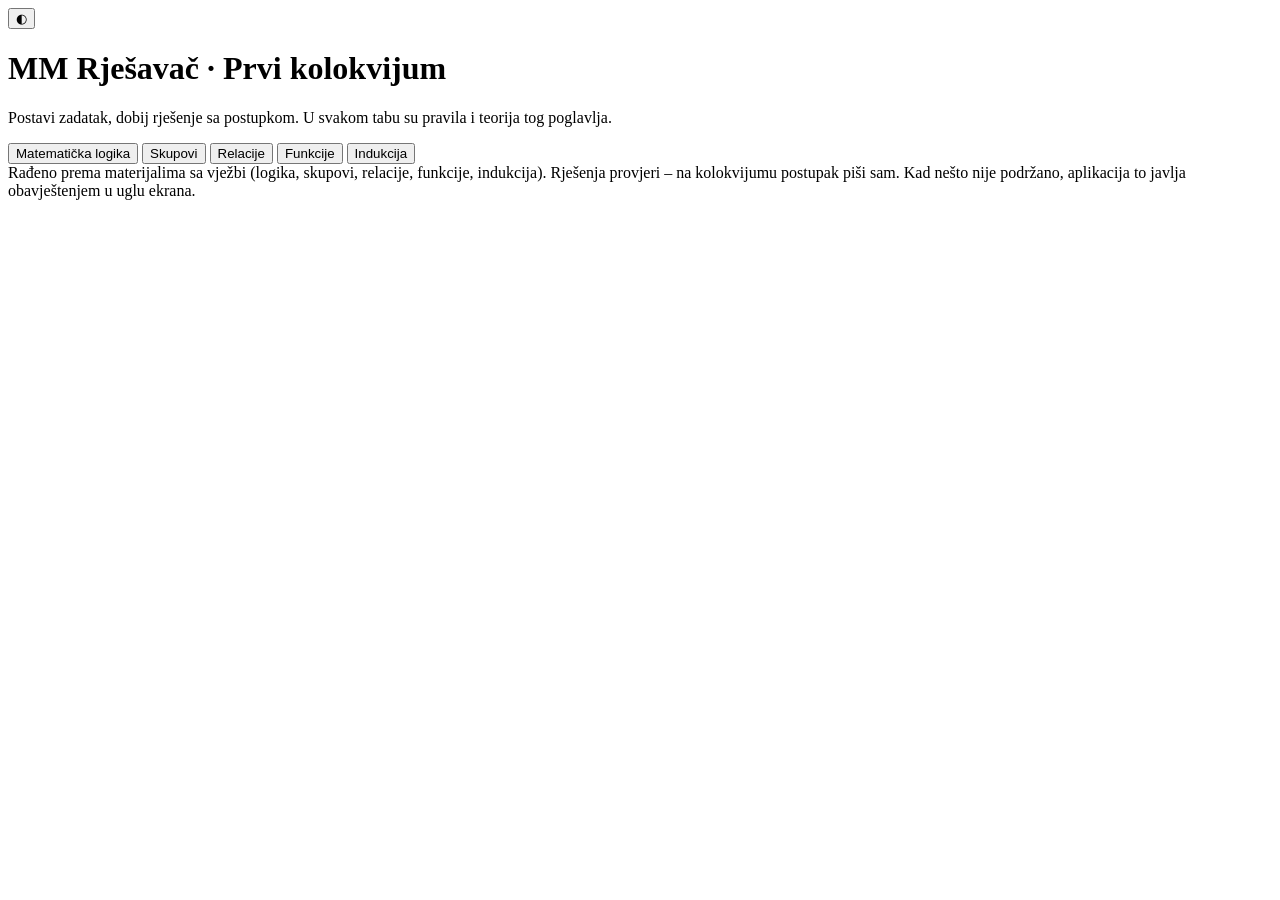
==== src/shell.html @ 4b6d143d "Dodaj MM Rješavač: logika, skupovi, relacije, funkcije, indukcija Co-Authored-By: Claude Opus 5.5 <n" ====
<!doctype html>
<html lang="sr">
<head>
<meta charset="utf-8">
<meta name="viewport" content="width=device-width, initial-scale=1">
<title>MM Rješavač – logika, skupovi, relacije, funkcije, indukcija</title>
<meta name="description" content="Rješavač zadataka za prvi kolokvijum iz matematike: tablice istinitosti, skupovi, relacije, funkcije i matematička indukcija – sa postupkom i pravilima.">
<link rel="preconnect" href="https://fonts.googleapis.com">
<link href="https://fonts.googleapis.com/css2?family=Inter:wght@400;500;600;700&family=JetBrains+Mono:wght@400;600;700&display=swap" rel="stylesheet">
<style>/*CSS*/</style>
</head>
<body>
<header class="top">
  <button class="themebtn" id="theme" title="Svijetla / tamna tema">◐</button>
  <h1>MM Rješavač · Prvi kolokvijum</h1>
  <p>Postavi zadatak, dobij rješenje sa postupkom. U svakom tabu su pravila i teorija tog poglavlja.</p>
</header>
<nav class="tabs"><div class="inner">
  <button data-tab="logika" class="on">Matematička logika</button>
  <button data-tab="skupovi">Skupovi</button>
  <button data-tab="relacije">Relacije</button>
  <button data-tab="funkcije">Funkcije</button>
  <button data-tab="indukcija">Indukcija</button>
</div></nav>
<main>
  <div class="panel on" id="tab-logika"></div>
  <div class="panel" id="tab-skupovi"></div>
  <div class="panel" id="tab-relacije"></div>
  <div class="panel" id="tab-funkcije"></div>
  <div class="panel" id="tab-indukcija"></div>
</main>
<footer>Rađeno prema materijalima sa vježbi (logika, skupovi, relacije, funkcije, indukcija). Rješenja provjeri – na kolokvijumu postupak piši sam. Kad nešto nije podržano, aplikacija to javlja obavještenjem u uglu ekrana.</footer>
<div id="toasts"></div>
<script>/*JS*/</script>
</body>
</html>
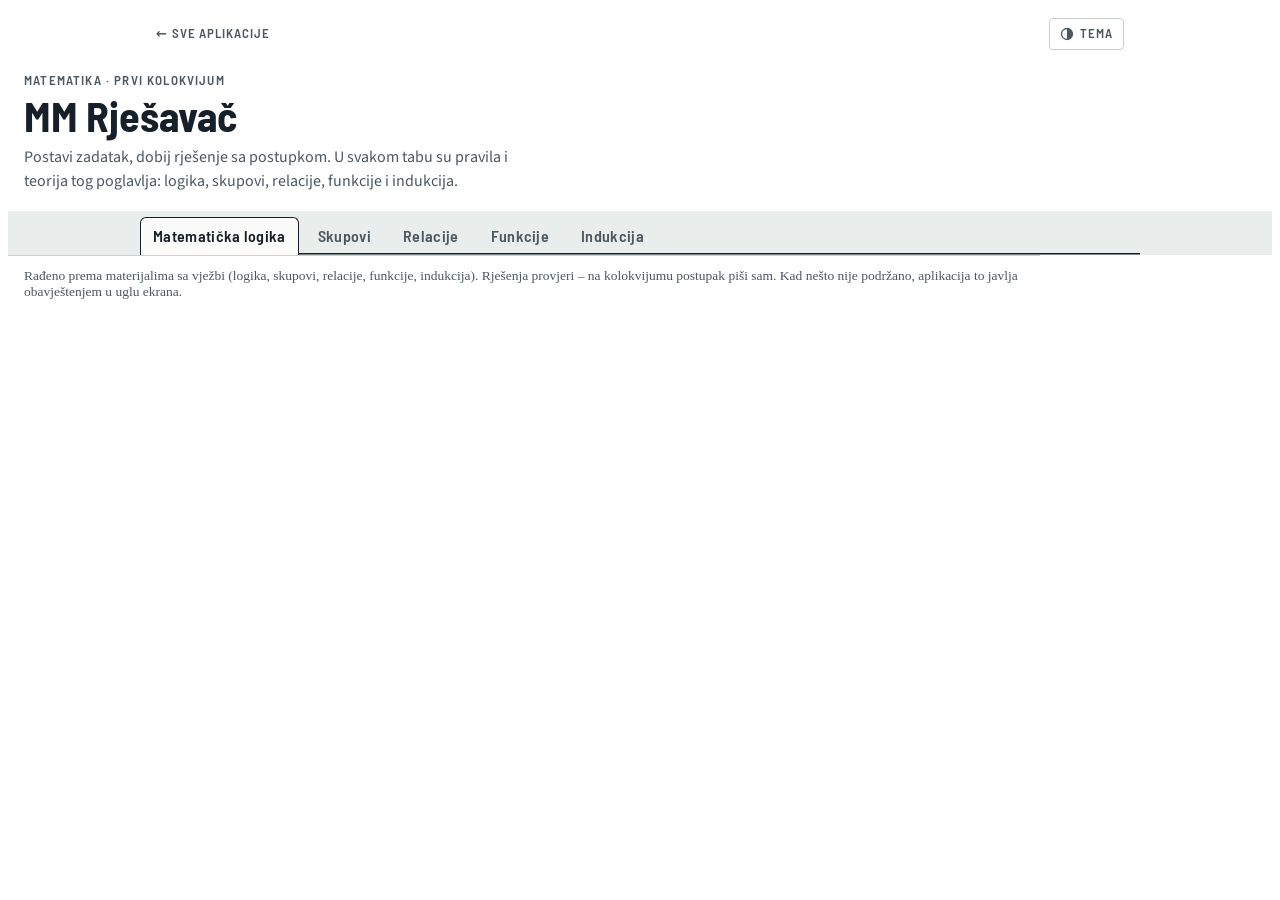
==== commit 32ae2c2f: "Zajednički dizajn svih aplikacija i veza na djuk400.github.io Isti izgled kao Rješavač inverznih fun" ====
--- a/src/shell.html
+++ b/src/shell.html
@@ -8,14 +8,75 @@
 <link rel="preconnect" href="https://fonts.googleapis.com">
 <link href="https://fonts.googleapis.com/css2?family=Inter:wght@400;500;600;700&family=JetBrains+Mono:wght@400;600;700&display=swap" rel="stylesheet">
 <style>/*CSS*/</style>
+<!--fk-dizajn:start-->
+<link rel="preconnect" href="https://fonts.googleapis.com">
+<link rel="preconnect" href="https://fonts.gstatic.com" crossorigin>
+<link rel="stylesheet" href="https://fonts.googleapis.com/css2?family=Barlow+Semi+Condensed:wght@500;600;700&family=Source+Sans+3:ital,wght@0,400;0,600;0,700;1,400&family=STIX+Two+Text:ital,wght@0,400;0,600;1,400&display=swap">
+<style id="fk-dizajn">/* Zajednički dizajn svih aplikacija (izvor: djuk400.github.io/dizajn) */
+:root{--fk-bg:#e9edeb;--fk-paper:#fbfcfa;--fk-ink:#16202a;--fk-ink2:#4b5761;--fk-rule:#c8d1ce;--fk-chip:#eef2f0;--fk-grid:#e4eae7;--fk-grid5:#ccd7d3;--fk-blue:#1c5aa8;--fk-blue-bg:#e6eef8;--fk-red:#b33a28;--fk-ok:#1f6e44;--fk-ok-bg:#e6f2ea;--fk-warn:#8a5a00;--fk-warn-bg:#fbf1dc;--fk-err:#a8261c;--fk-err-bg:#fbecea;--fk-h:#1d5fae;--fk-f:#bb3a2b;--fk-p:#1f774a;--fk-n:#b86e00;--fk-o:#7a40b8;
+  --fk-head:"Barlow Semi Condensed","Arial Narrow",system-ui,sans-serif;
+  --fk-body:"Source Sans 3",-apple-system,BlinkMacSystemFont,"Segoe UI",Roboto,Arial,sans-serif;
+  --fk-math:"STIX Two Text","Times New Roman",Times,serif}
+@media (prefers-color-scheme: dark){:root:not([data-theme="light"]){--fk-bg:#0e1215;--fk-paper:#151a1e;--fk-ink:#e2e7e5;--fk-ink2:#a1acb1;--fk-rule:#2b353a;--fk-chip:#1c2327;--fk-grid:#1b2226;--fk-grid5:#263035;--fk-blue:#7cb0f2;--fk-blue-bg:#172333;--fk-red:#f2907b;--fk-ok:#6fcf98;--fk-ok-bg:#15291e;--fk-warn:#f0b75a;--fk-warn-bg:#2e2412;--fk-err:#ff8f80;--fk-err-bg:#2c1714;--fk-h:#72aaf1;--fk-f:#f08574;--fk-p:#63c590;--fk-n:#f0b04f;--fk-o:#c39bf2;color-scheme:dark}}
+:root[data-theme="dark"]{--fk-bg:#0e1215;--fk-paper:#151a1e;--fk-ink:#e2e7e5;--fk-ink2:#a1acb1;--fk-rule:#2b353a;--fk-chip:#1c2327;--fk-grid:#1b2226;--fk-grid5:#263035;--fk-blue:#7cb0f2;--fk-blue-bg:#172333;--fk-red:#f2907b;--fk-ok:#6fcf98;--fk-ok-bg:#15291e;--fk-warn:#f0b75a;--fk-warn-bg:#2e2412;--fk-err:#ff8f80;--fk-err-bg:#2c1714;--fk-h:#72aaf1;--fk-f:#f08574;--fk-p:#63c590;--fk-n:#f0b04f;--fk-o:#c39bf2;color-scheme:dark}
+/* gornja traka: povratak na sve aplikacije + tema */
+.fk-bar{box-sizing:border-box;max-width:var(--fk-w,1080px);margin:0 auto;display:flex;align-items:center;justify-content:space-between;gap:12px;
+  padding:10px max(16px,env(safe-area-inset-right,0px)) 0 max(16px,env(safe-area-inset-left,0px));
+  font:600 13px/1.2 var(--fk-head);letter-spacing:.07em;text-transform:uppercase}
+.fk-crumbs{display:flex;flex-wrap:wrap;align-items:center;gap:2px 8px;min-width:0}
+.fk-crumbs a{color:var(--fk-ink2);text-decoration:none;padding:6px 0}
+.fk-crumbs a:hover{color:var(--fk-ink);text-decoration:underline;text-underline-offset:3px}
+.fk-crumbs span{color:var(--fk-rule)}
+.fk-bar button{flex:none;display:inline-flex;align-items:center;gap:6px;font:inherit;letter-spacing:inherit;text-transform:inherit;color:var(--fk-ink2);background:transparent;
+  border:1px solid var(--fk-rule);border-radius:4px;padding:5px 10px;min-height:32px;cursor:pointer}
+.fk-bar button:hover{color:var(--fk-ink);border-color:var(--fk-ink2)}
+.fk-bar a:focus-visible,.fk-bar button:focus-visible{outline:2px solid var(--fk-blue);outline-offset:2px}
+/* zaglavlje */
+:root body .fk-eyebrow{font:600 13px/1.3 var(--fk-head);letter-spacing:.09em;text-transform:uppercase;color:var(--fk-ink2);margin:0 0 4px}
+:root body .fk-h1{font-family:var(--fk-head);font-weight:700;font-size:clamp(28px,7vw,42px);line-height:1.05;letter-spacing:0;margin:0 0 8px;color:var(--fk-ink);text-wrap:balance}
+:root body .fk-lede{display:block;margin:0 0 18px;max-width:64ch;color:var(--fk-ink2);font:400 16px/1.5 var(--fk-body)}
+/* tabovi kao kartoteka */
+:root body .fk-tabs{display:flex;flex-wrap:wrap;gap:6px;margin:0 0 18px;padding:0;background:transparent;border:0;border-radius:0;box-shadow:inset 0 -1.5px 0 var(--fk-ink)}
+:root body .fk-tabs>button,:root body .fk-tabs>a{flex:0 0 auto;font:600 16px/1.3 var(--fk-head);letter-spacing:.02em;color:var(--fk-ink2);background:transparent;
+  padding:8px 12px 8px;border:1.5px solid transparent;border-bottom:0;border-radius:6px 6px 0 0;cursor:pointer;white-space:nowrap;text-decoration:none}
+:root body .fk-tabs>button:hover{color:var(--fk-ink);border-color:transparent}
+:root body .fk-tabs>.on,:root body .fk-tabs>[aria-selected="true"]{color:var(--fk-ink);background:var(--fk-paper);border-color:var(--fk-ink);font-weight:600}
+:root{--fk-w:1000px}
+
+:root:root:root{--bg:var(--fk-bg);--card:var(--fk-paper);--ink:var(--fk-ink);--mute:var(--fk-ink2);--line:var(--fk-rule);--soft:var(--fk-chip);
+  --acc:var(--fk-blue);--acc-ink:var(--fk-paper);--ok:var(--fk-ok);--ok-bg:var(--fk-ok-bg);--no:var(--fk-err);--no-bg:var(--fk-err-bg);--warn:var(--fk-warn);
+  --sans:var(--fk-body)}
+html header.top{max-width:var(--fk-w);padding:22px max(16px,env(safe-area-inset-right,0px)) 0 max(16px,env(safe-area-inset-left,0px))}
+html nav.tabs{position:sticky;top:0;z-index:5;background:var(--fk-bg);border:0;margin-top:0;padding-top:6px}
+html nav.tabs .inner.fk-tabs{max-width:var(--fk-w);margin:0 auto;flex-wrap:nowrap;overflow-x:auto;scrollbar-width:none;padding:0 max(16px,env(safe-area-inset-right,0px)) 0 max(16px,env(safe-area-inset-left,0px));
+  box-shadow:none;background:linear-gradient(var(--fk-ink),var(--fk-ink)) bottom/calc(100% - 32px) 1.5px no-repeat}
+html nav.tabs .inner.fk-tabs>button{border-bottom:0;padding:8px 12px}
+html main,html footer{max-width:var(--fk-w)}
+html .card{border-radius:4px;border-color:var(--fk-rule)}
+html .card h2{font:700 22px/1.2 var(--fk-head)}
+html .card h3{font:700 18px/1.25 var(--fk-head)}
+html input[type=text],html input:not([type]),html input[type=number],html textarea,html select{border-radius:4px;border:1.5px solid var(--fk-ink2)}
+html button{border-radius:4px;font-family:var(--fk-body)}
+html button.primary{background:var(--fk-ink);border-color:var(--fk-ink);color:var(--fk-paper);font-size:16px;padding:8px 16px}
+html button.ex{border:1px dashed var(--fk-ink2);border-radius:999px}
+html .subtabs{top:52px}
+html .subtabs button{border-radius:999px}
+html .eq,html details.theory,html .verdict{border-radius:4px}
+html .toast{border-radius:4px}
+html footer{padding:12px max(16px,env(safe-area-inset-right,0px)) 30px max(16px,env(safe-area-inset-left,0px));border-top:1px solid var(--fk-rule);font-size:13.5px;color:var(--fk-ink2)}
+</style>
+<script>(function(){var r=document.documentElement,k='fk-theme';try{var t=localStorage.getItem(k);if(t)r.dataset.theme=t}catch(e){}document.addEventListener('click',function(e){var b=e.target.closest&&e.target.closest('#fk-theme');if(!b)return;var d=r.dataset.theme?r.dataset.theme==='dark':matchMedia('(prefers-color-scheme: dark)').matches;r.dataset.theme=d?'light':'dark';try{localStorage.setItem(k,r.dataset.theme)}catch(e){}});})();</script>
+<!--fk-dizajn:end-->
 </head>
 <body>
-<header class="top">
-  <button class="themebtn" id="theme" title="Svijetla / tamna tema">◐</button>
-  <h1>MM Rješavač · Prvi kolokvijum</h1>
-  <p>Postavi zadatak, dobij rješenje sa postupkom. U svakom tabu su pravila i teorija tog poglavlja.</p>
+<!--fk-bar:start--><nav class="fk-bar" aria-label="Navigacija"><div class="fk-crumbs"><a href="https://djuk400.github.io/">← Sve aplikacije</a></div><button type="button" id="fk-theme" aria-label="Svijetla ili tamna tema"><svg width="14" height="14" viewBox="0 0 16 16" aria-hidden="true"><circle cx="8" cy="8" r="6.3" fill="none" stroke="currentColor" stroke-width="1.5"/><path d="M8 1.7a6.3 6.3 0 0 1 0 12.6z" fill="currentColor"/></svg>Tema</button></nav><!--fk-bar:end-->
+<!--fk-head--><header class="top">
+  <p class="fk-eyebrow">Matematika · prvi kolokvijum</p>
+  <h1 class="fk-h1">MM Rješavač</h1>
+  <p class="fk-lede">Postavi zadatak, dobij rješenje sa postupkom. U svakom tabu su pravila i teorija tog poglavlja: logika, skupovi, relacije, funkcije i indukcija.</p>
+  <button id="theme" hidden></button>
 </header>
-<nav class="tabs"><div class="inner">
+<nav class="tabs"><div class="inner fk-tabs">
   <button data-tab="logika" class="on">Matematička logika</button>
   <button data-tab="skupovi">Skupovi</button>
   <button data-tab="relacije">Relacije</button>
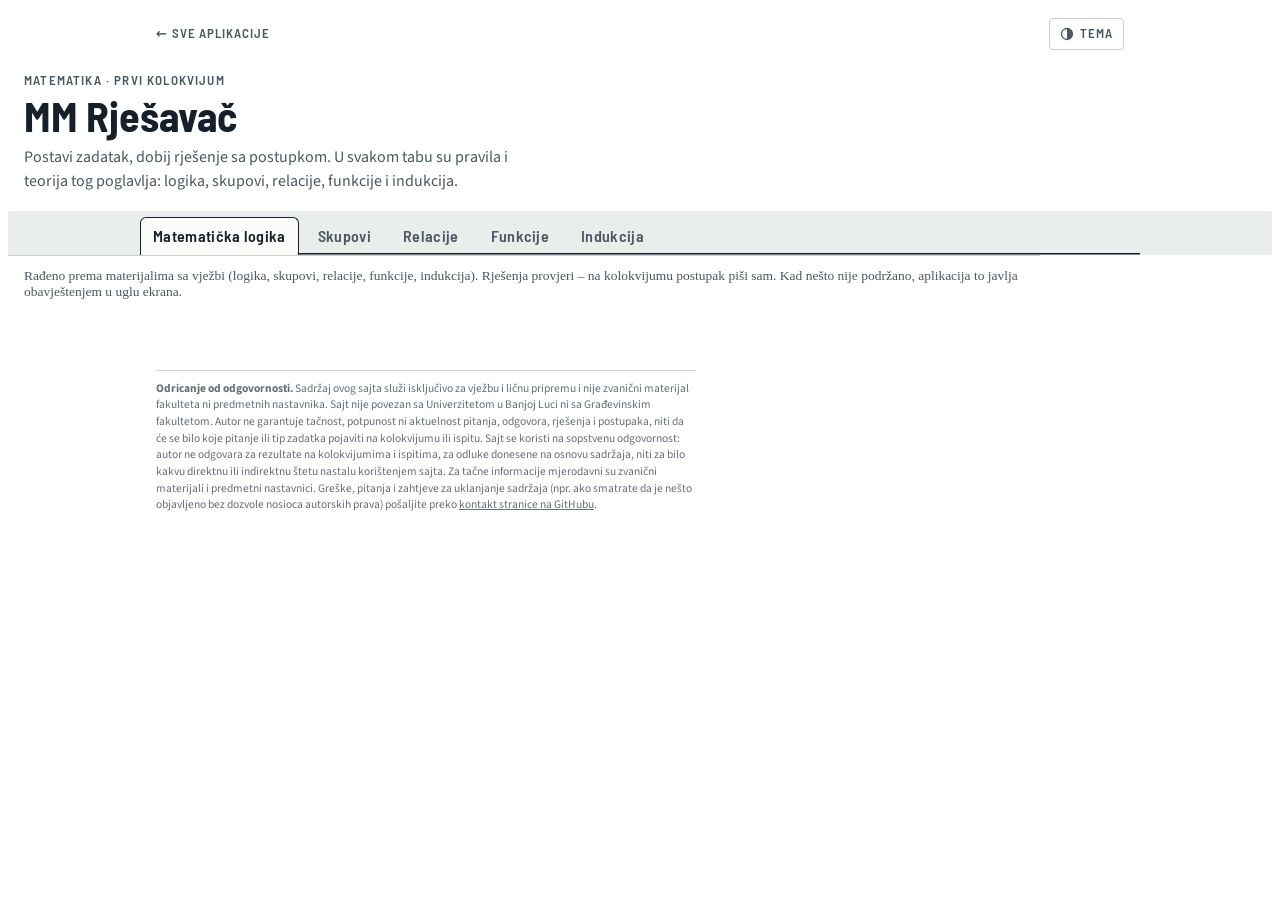
==== commit 088bff89: "Odricanje od odgovornosti sa kontakt linkom; uklonjeni lični podaci iz sadržaja Co-Authored-By: Clau" ====
--- a/src/shell.html
+++ b/src/shell.html
@@ -93,5 +93,6 @@
 <footer>Rađeno prema materijalima sa vježbi (logika, skupovi, relacije, funkcije, indukcija). Rješenja provjeri – na kolokvijumu postupak piši sam. Kad nešto nije podržano, aplikacija to javlja obavještenjem u uglu ekrana.</footer>
 <div id="toasts"></div>
 <script>/*JS*/</script>
+<!--fk-legal:start--><div class="fk-legal" style="box-sizing:border-box;max-width:var(--fk-w,1080px);margin:28px auto 0;padding:12px max(16px,env(safe-area-inset-right,0px)) 28px max(16px,env(safe-area-inset-left,0px))"><p style="margin:0;padding-top:10px;border-top:1px solid var(--fk-rule,#c8d1ce);font:11.5px/1.45 var(--fk-body,system-ui,sans-serif);color:var(--fk-ink2,#4b5761);max-width:90ch;opacity:.85"><b>Odricanje od odgovornosti.</b> Sadržaj ovog sajta služi isključivo za vježbu i ličnu pripremu i nije zvanični materijal fakulteta ni predmetnih nastavnika. Sajt nije povezan sa Univerzitetom u Banjoj Luci ni sa Građevinskim fakultetom. Autor ne garantuje tačnost, potpunost ni aktuelnost pitanja, odgovora, rješenja i postupaka, niti da će se bilo koje pitanje ili tip zadatka pojaviti na kolokvijumu ili ispitu. Sajt se koristi na sopstvenu odgovornost: autor ne odgovara za rezultate na kolokvijumima i ispitima, za odluke donesene na osnovu sadržaja, niti za bilo kakvu direktnu ili indirektnu štetu nastalu korištenjem sajta. Za tačne informacije mjerodavni su zvanični materijali i predmetni nastavnici. Greške, pitanja i zahtjeve za uklanjanje sadržaja (npr. ako smatrate da je nešto objavljeno bez dozvole nosioca autorskih prava) pošaljite preko <a href="https://github.com/DjUK400/djuk400.github.io/issues" target="_blank" rel="noopener" style="color:inherit;text-decoration:underline">kontakt stranice na GitHubu</a>.</p></div><!--fk-legal:end-->
 </body>
 </html>
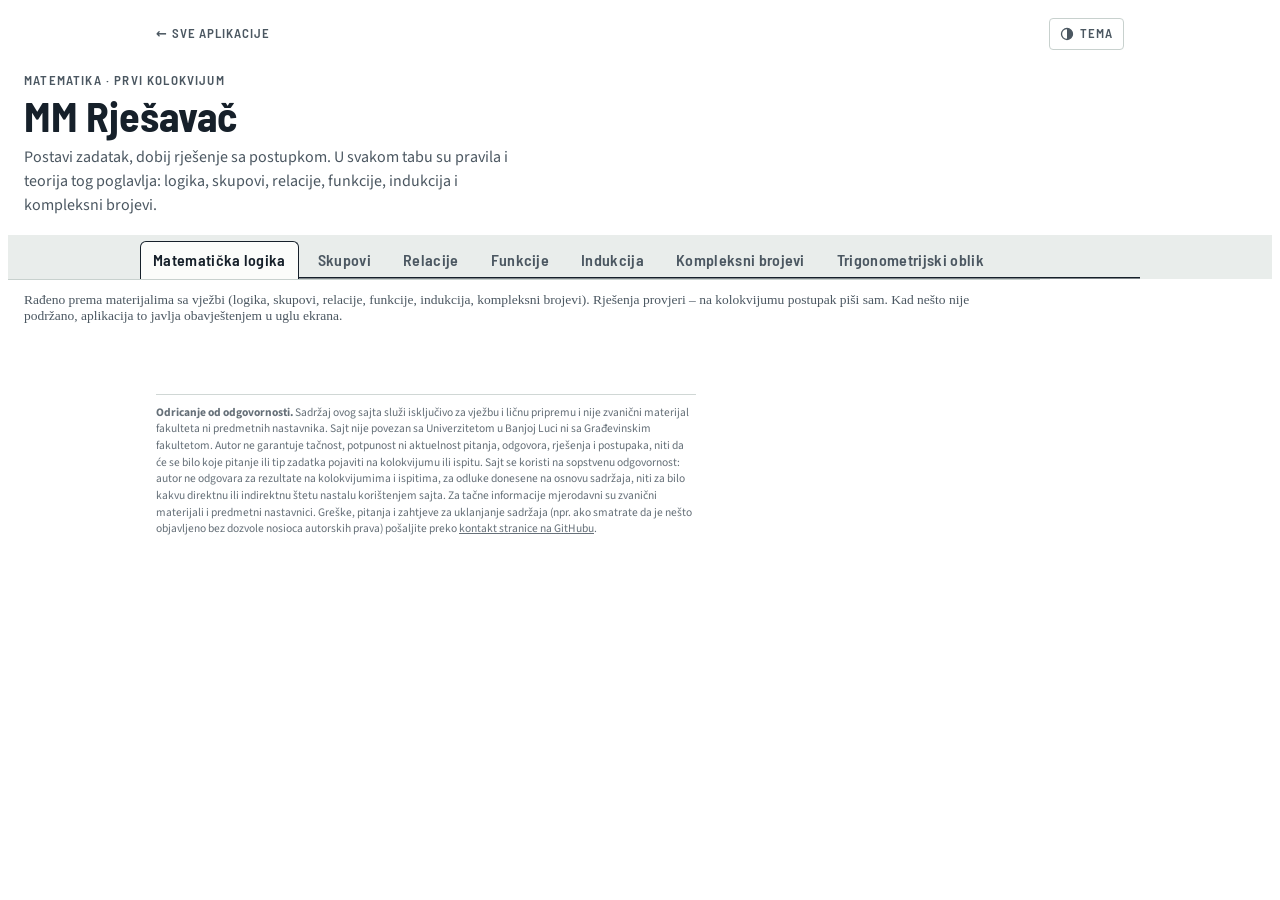
==== commit 9755b6ee: "Kompleksni brojevi i trigonometrijski oblik: novi tabovi sa rješavačima, crtežom ravni i treningom „" ====
--- a/src/shell.html
+++ b/src/shell.html
@@ -3,8 +3,8 @@
 <head>
 <meta charset="utf-8">
 <meta name="viewport" content="width=device-width, initial-scale=1">
-<title>MM Rješavač – logika, skupovi, relacije, funkcije, indukcija</title>
-<meta name="description" content="Rješavač zadataka za prvi kolokvijum iz matematike: tablice istinitosti, skupovi, relacije, funkcije i matematička indukcija – sa postupkom i pravilima.">
+<title>MM Rješavač – logika, skupovi, relacije, funkcije, indukcija, kompleksni brojevi</title>
+<meta name="description" content="Rješavač zadataka za prvi kolokvijum iz matematike: tablice istinitosti, skupovi, relacije, funkcije, matematička indukcija i kompleksni brojevi – sa postupkom i pravilima.">
 <link rel="preconnect" href="https://fonts.googleapis.com">
 <link href="https://fonts.googleapis.com/css2?family=Inter:wght@400;500;600;700&family=JetBrains+Mono:wght@400;600;700&display=swap" rel="stylesheet">
 <style>/*CSS*/</style>
@@ -73,7 +73,7 @@
 <!--fk-head--><header class="top">
   <p class="fk-eyebrow">Matematika · prvi kolokvijum</p>
   <h1 class="fk-h1">MM Rješavač</h1>
-  <p class="fk-lede">Postavi zadatak, dobij rješenje sa postupkom. U svakom tabu su pravila i teorija tog poglavlja: logika, skupovi, relacije, funkcije i indukcija.</p>
+  <p class="fk-lede">Postavi zadatak, dobij rješenje sa postupkom. U svakom tabu su pravila i teorija tog poglavlja: logika, skupovi, relacije, funkcije, indukcija i kompleksni brojevi.</p>
   <button id="theme" hidden></button>
 </header>
 <nav class="tabs"><div class="inner fk-tabs">
@@ -82,6 +82,8 @@
   <button data-tab="relacije">Relacije</button>
   <button data-tab="funkcije">Funkcije</button>
   <button data-tab="indukcija">Indukcija</button>
+  <button data-tab="kompleksni">Kompleksni brojevi</button>
+  <button data-tab="trig">Trigonometrijski oblik</button>
 </div></nav>
 <main>
   <div class="panel on" id="tab-logika"></div>
@@ -89,8 +91,10 @@
   <div class="panel" id="tab-relacije"></div>
   <div class="panel" id="tab-funkcije"></div>
   <div class="panel" id="tab-indukcija"></div>
+  <div class="panel" id="tab-kompleksni"></div>
+  <div class="panel" id="tab-trig"></div>
 </main>
-<footer>Rađeno prema materijalima sa vježbi (logika, skupovi, relacije, funkcije, indukcija). Rješenja provjeri – na kolokvijumu postupak piši sam. Kad nešto nije podržano, aplikacija to javlja obavještenjem u uglu ekrana.</footer>
+<footer>Rađeno prema materijalima sa vježbi (logika, skupovi, relacije, funkcije, indukcija, kompleksni brojevi). Rješenja provjeri – na kolokvijumu postupak piši sam. Kad nešto nije podržano, aplikacija to javlja obavještenjem u uglu ekrana.</footer>
 <div id="toasts"></div>
 <script>/*JS*/</script>
 <!--fk-legal:start--><div class="fk-legal" style="box-sizing:border-box;max-width:var(--fk-w,1080px);margin:28px auto 0;padding:12px max(16px,env(safe-area-inset-right,0px)) 28px max(16px,env(safe-area-inset-left,0px))"><p style="margin:0;padding-top:10px;border-top:1px solid var(--fk-rule,#c8d1ce);font:11.5px/1.45 var(--fk-body,system-ui,sans-serif);color:var(--fk-ink2,#4b5761);max-width:90ch;opacity:.85"><b>Odricanje od odgovornosti.</b> Sadržaj ovog sajta služi isključivo za vježbu i ličnu pripremu i nije zvanični materijal fakulteta ni predmetnih nastavnika. Sajt nije povezan sa Univerzitetom u Banjoj Luci ni sa Građevinskim fakultetom. Autor ne garantuje tačnost, potpunost ni aktuelnost pitanja, odgovora, rješenja i postupaka, niti da će se bilo koje pitanje ili tip zadatka pojaviti na kolokvijumu ili ispitu. Sajt se koristi na sopstvenu odgovornost: autor ne odgovara za rezultate na kolokvijumima i ispitima, za odluke donesene na osnovu sadržaja, niti za bilo kakvu direktnu ili indirektnu štetu nastalu korištenjem sajta. Za tačne informacije mjerodavni su zvanični materijali i predmetni nastavnici. Greške, pitanja i zahtjeve za uklanjanje sadržaja (npr. ako smatrate da je nešto objavljeno bez dozvole nosioca autorskih prava) pošaljite preko <a href="https://github.com/DjUK400/djuk400.github.io/issues" target="_blank" rel="noopener" style="color:inherit;text-decoration:underline">kontakt stranice na GitHubu</a>.</p></div><!--fk-legal:end-->
